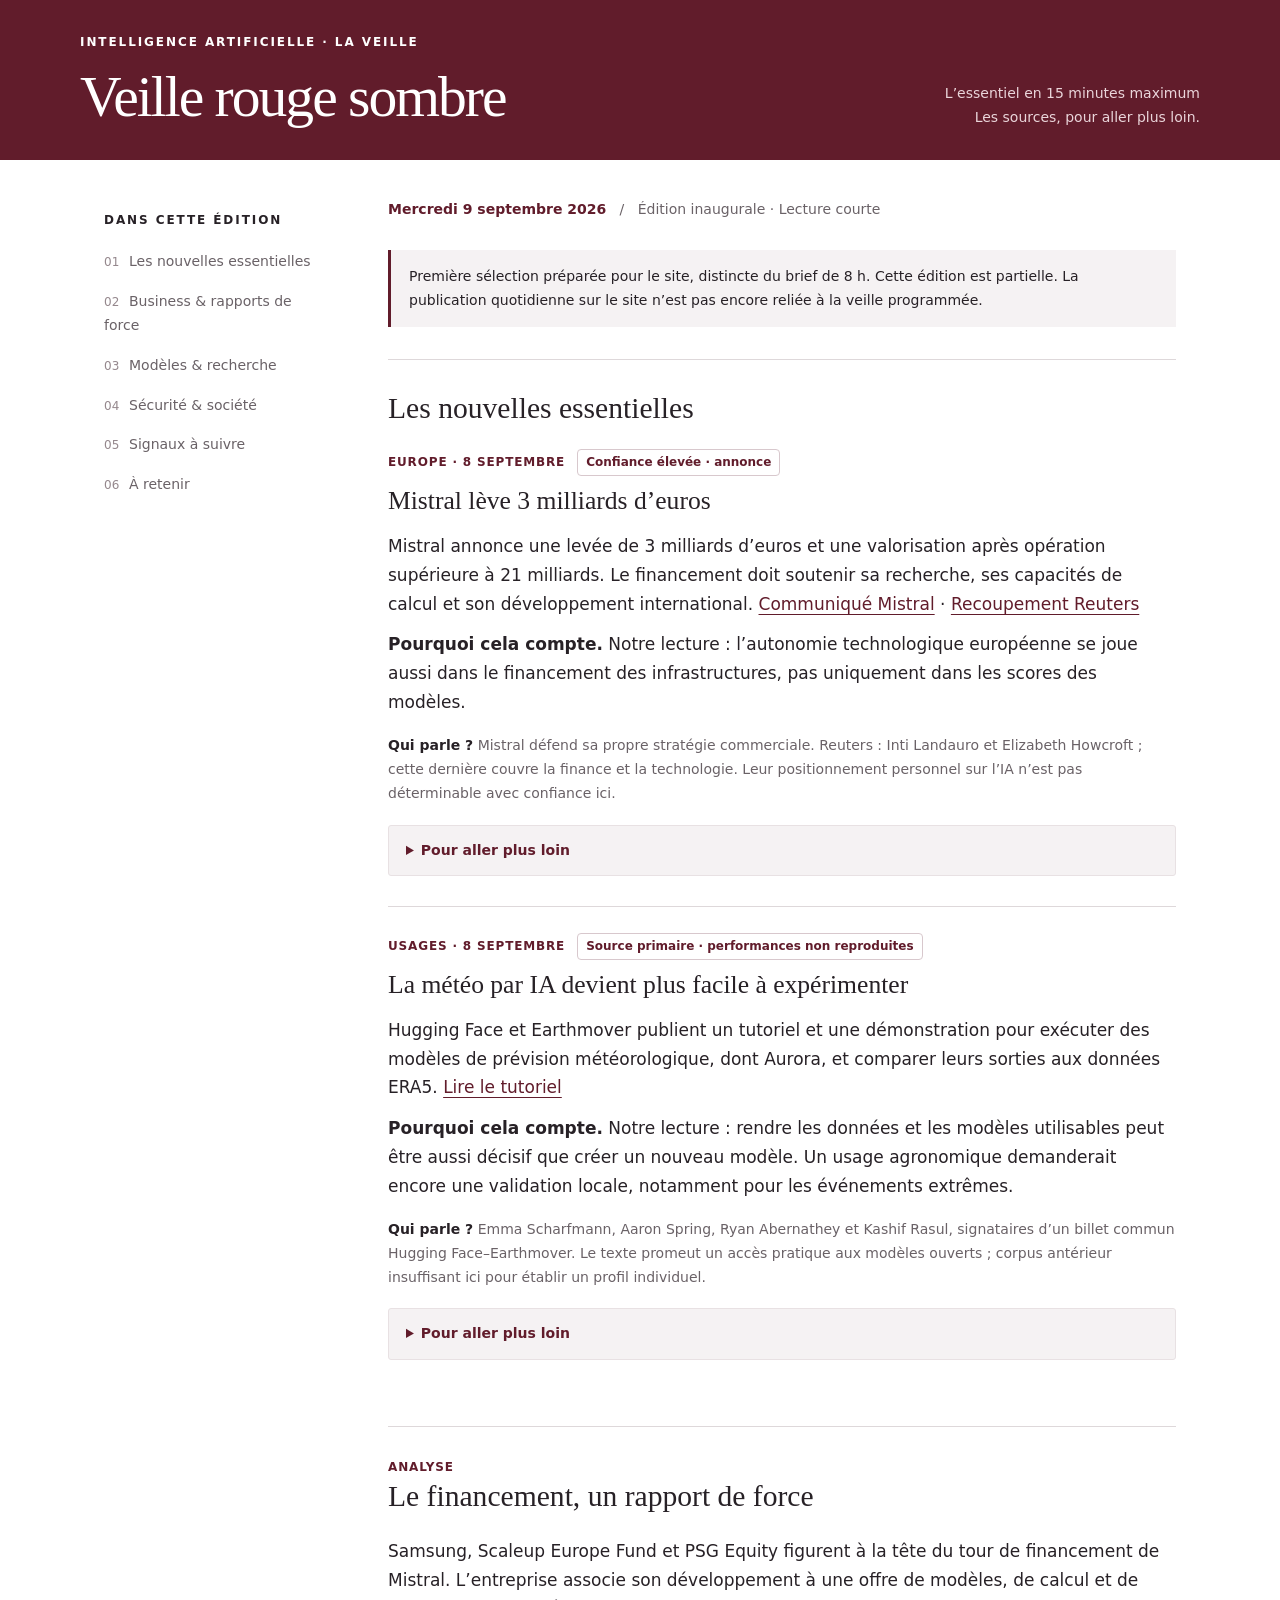
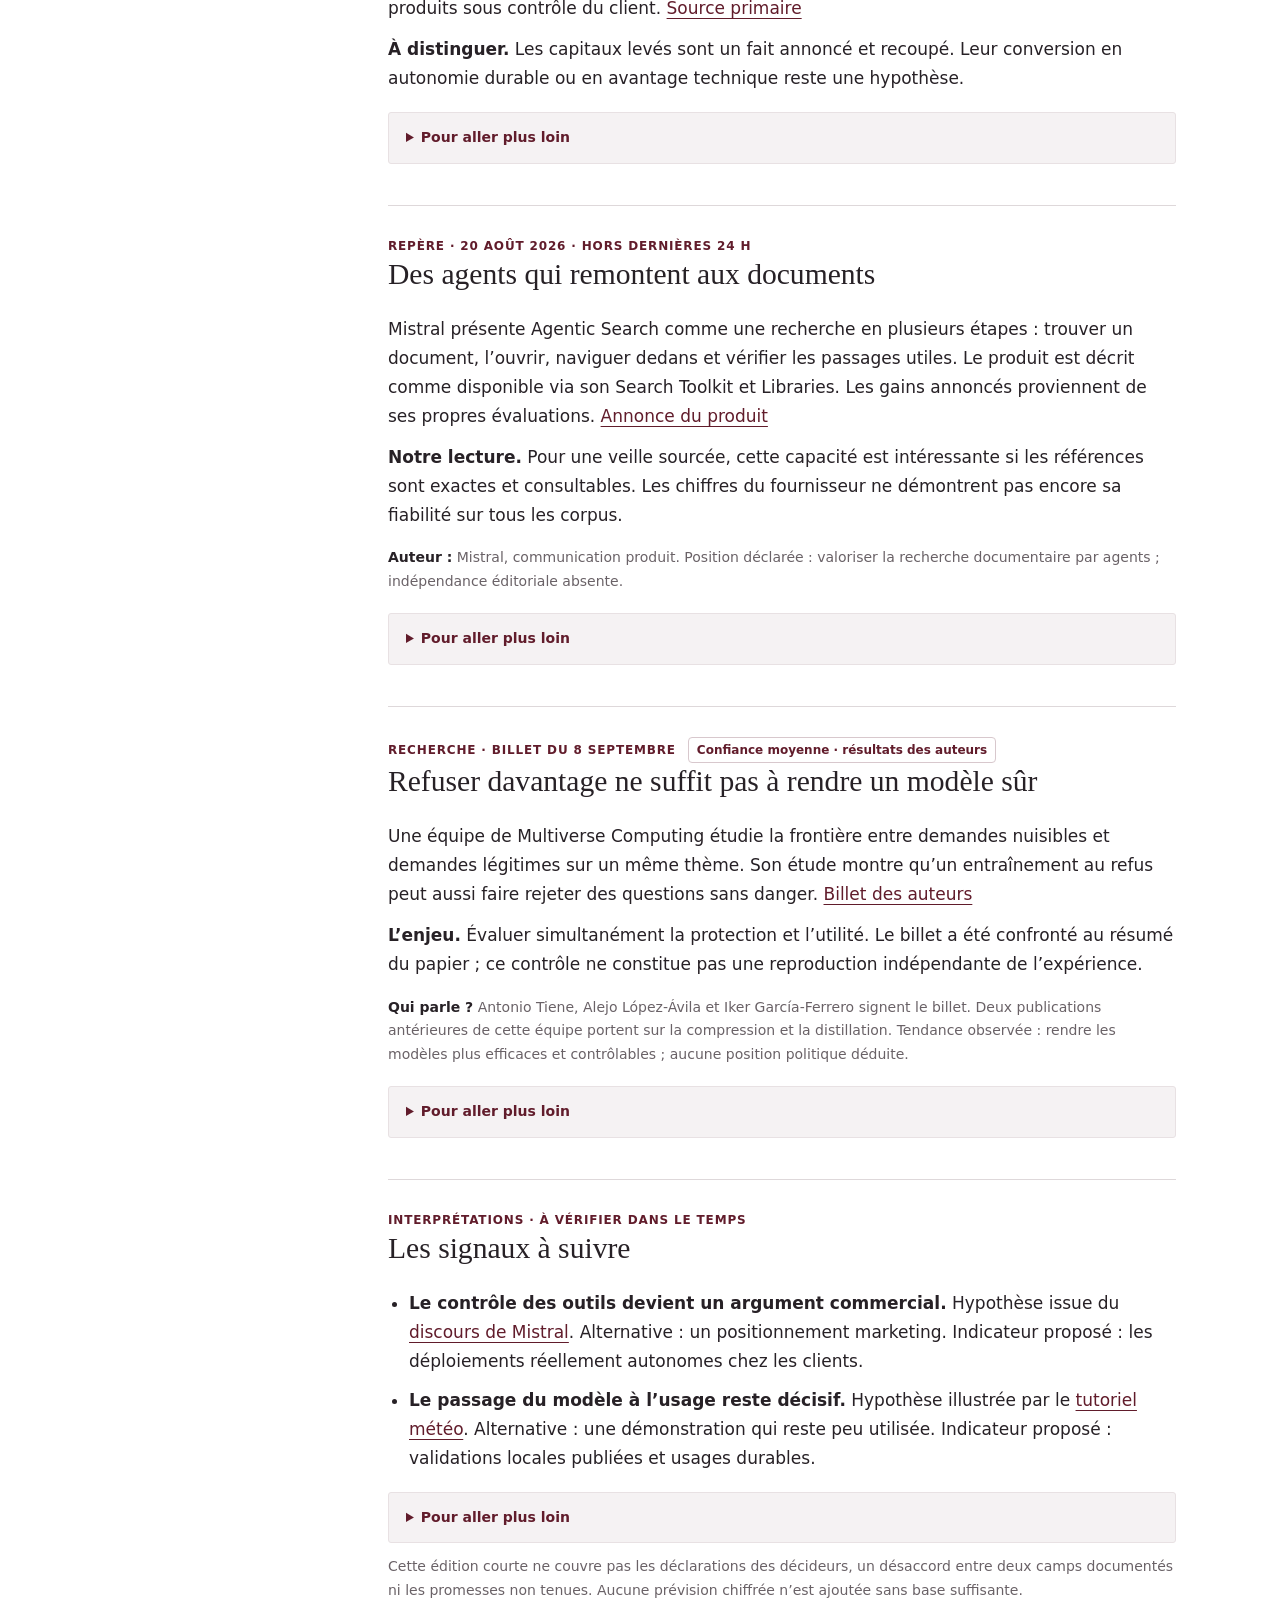
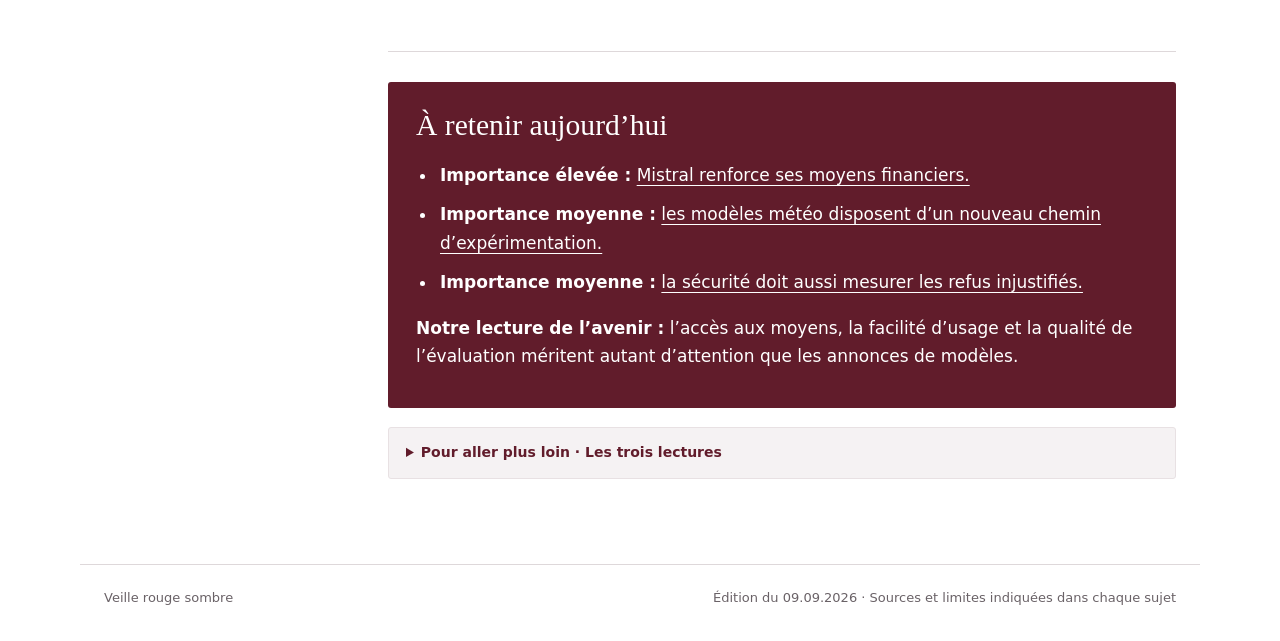
==== veille-rouge-sombre/index.html @ 2986973e "Add Veille rouge sombre AI briefing site" ====
<!doctype html>
<html lang="fr"><head><meta charset="utf-8"><meta name="viewport" content="width=device-width,initial-scale=1"><meta name="theme-color" content="#611c2b"><meta name="description" content="Veille rouge sombre : l’essentiel de l’IA, des sources directes et des lectures pour aller plus loin."><title>Veille rouge sombre — Veille IA</title><link rel="icon" href="data:image/svg+xml,%3Csvg xmlns='http://www.w3.org/2000/svg' viewBox='0 0 64 64'%3E%3Crect width='64' height='64' rx='12' fill='%23611c2b'/%3E%3Ctext x='12' y='46' font-size='42' font-family='Georgia' fill='white'%3Ev%3C/text%3E%3C/svg%3E"><style>
:root{color-scheme:light;--red:#611c2b;--ink:#272126;--muted:#6a6267;--line:#ded8da;--paper:#fff;--soft:#f5f2f3}*{box-sizing:border-box}html{scroll-behavior:smooth;scroll-padding-top:2rem}body{margin:0;background:var(--paper);color:var(--ink);font:17px/1.7 system-ui,-apple-system,BlinkMacSystemFont,"Segoe UI",sans-serif}a{color:var(--red);text-underline-offset:4px}a:hover{color:#a32c46}a:focus-visible,summary:focus-visible{outline:3px solid #b84761;outline-offset:5px}.skip{position:absolute;top:-100px}.skip:focus{top:8px;background:white;padding:12px;z-index:3}header{background:var(--red);color:white;padding:32px max(24px,calc((100vw - 1120px)/2)) 30px}.eyebrow{text-transform:uppercase;letter-spacing:.16em;font-size:12px;font-weight:650}.masthead{display:flex;align-items:end;justify-content:space-between;gap:24px}h1{font:normal clamp(2.15rem,4.5vw,3.6rem)/1.14 Georgia,serif;margin:12px 0 0;letter-spacing:-.035em}.header-note{font-size:14px;color:#ead5da;text-align:right;margin:0;white-space:nowrap}.layout{max-width:1120px;margin:auto;display:grid;grid-template-columns:220px minmax(0,1fr);gap:64px;padding:38px 24px 70px}aside{align-self:start;position:sticky;top:28px}nav a{display:block;color:var(--muted);font-size:14px;text-decoration:none;padding:8px 0}nav a:hover{color:var(--red)}nav span{font-size:12px;display:inline-block;width:25px;color:#95888d}.edition{font-size:14px;margin:0 0 28px;color:var(--muted)}.edition strong{color:var(--red)}.notice{padding:15px 18px;background:var(--soft);border-left:3px solid var(--red);font-size:14px;margin-bottom:32px}.section{border-top:1px solid var(--line);padding:30px 0 10px;margin-top:26px}.section:first-of-type{margin-top:0}h2{font:normal 1.85rem/1.25 Georgia,serif;margin:0 0 22px}h3{font:normal 1.6rem/1.25 Georgia,serif;margin:9px 0 15px}p{margin:12px 0}.kicker{font-size:12px;text-transform:uppercase;letter-spacing:.07em;color:var(--red);font-weight:650}.topic{border-bottom:1px solid var(--line);padding:0 0 25px;margin-bottom:26px}.topic:last-child{border-bottom:0;margin-bottom:0}.source{font-size:14px}.badge{display:inline-block;font-size:12px;padding:2px 8px;border:1px solid #d8c8cd;border-radius:4px;letter-spacing:0;text-transform:none;color:var(--red);margin-left:7px}.author{font-size:14px;color:var(--muted);margin-top:17px}.author strong{color:var(--ink)}details{background:var(--soft);margin:19px 0 5px;border:1px solid #e8e1e3;border-radius:3px}summary{cursor:pointer;padding:13px 17px;font-size:14px;color:var(--red);font-weight:600}details .inside{padding:0 18px 15px;font-size:15px}ul{padding-left:21px}li{margin:10px 0}.takeaway{background:var(--red);color:white;padding:25px 28px;border-radius:3px}.takeaway h2{margin-bottom:16px}.takeaway a{color:#fff}.takeaway li{padding-left:3px}.small{font-size:14px;color:var(--muted)}footer{max-width:1120px;margin:auto;border-top:1px solid var(--line);padding:22px 24px 32px;display:flex;justify-content:space-between;gap:20px;font-size:13px;color:var(--muted)}main{min-width:0}p,a{overflow-wrap:anywhere}@media(max-width:800px){.layout{display:block;padding-top:25px}aside{position:static;border-bottom:1px solid var(--line);padding-bottom:18px;margin-bottom:24px}nav{display:flex;gap:8px 20px;flex-wrap:wrap}nav a{padding:0}nav span{display:none}aside .eyebrow{display:none}.masthead{display:block}.header-note{text-align:left;margin-top:18px;white-space:normal}h2{font-size:1.65rem}footer{display:block}}@media(prefers-reduced-motion:reduce){html{scroll-behavior:auto}}@media print{aside,.skip{display:none}.layout{display:block}header,.takeaway{background:white;color:black}header{border-bottom:3px solid var(--red)}.header-note{color:#555}details{break-inside:avoid}a{color:inherit}}
</style></head><body><a class="skip" href="#contenu">Aller à la veille</a><header><div class="eyebrow">Intelligence artificielle · La veille</div><div class="masthead"><h1>Veille rouge sombre</h1><p class="header-note">L’essentiel en 15 minutes maximum<br>Les sources, pour aller plus loin.</p></div></header><div class="layout"><aside><p class="eyebrow">Dans cette édition</p><nav aria-label="Sommaire"><a href="#essentiel"><span>01</span>Les nouvelles essentielles</a><a href="#business"><span>02</span>Business & rapports de force</a><a href="#recherche"><span>03</span>Modèles & recherche</a><a href="#securite"><span>04</span>Sécurité & société</a><a href="#signaux"><span>05</span>Signaux à suivre</a><a href="#retenir"><span>06</span>À retenir</a></nav></aside><main id="contenu"><p class="edition"><strong>Mercredi 9 septembre 2026</strong> &nbsp; / &nbsp; Édition inaugurale · Lecture courte</p><div class="notice">Première sélection préparée pour le site, distincte du brief de 8 h. Cette édition est partielle. La publication quotidienne sur le site n’est pas encore reliée à la veille programmée.</div>
<section class="section" id="essentiel"><h2>Les nouvelles essentielles</h2><article class="topic"><div class="kicker">Europe · 8 septembre <span class="badge">Confiance élevée · annonce</span></div><h3>Mistral lève 3 milliards d’euros</h3><p>Mistral annonce une levée de 3 milliards d’euros et une valorisation après opération supérieure à 21 milliards. Le financement doit soutenir sa recherche, ses capacités de calcul et son développement international. <a href="https://mistral.ai/news/mistral-makes-sovereign-open-weight-ai-to-frontier/">Communiqué Mistral</a> · <a href="https://www.reuters.com/world/europe/french-ai-company-mistral-hits-24-billion-valuation-funding-round-2026-09-08/">Recoupement Reuters</a></p><p><strong>Pourquoi cela compte.</strong> Notre lecture : l’autonomie technologique européenne se joue aussi dans le financement des infrastructures, pas uniquement dans les scores des modèles.</p><p class="author"><strong>Qui parle ?</strong> Mistral défend sa propre stratégie commerciale. Reuters : Inti Landauro et Elizabeth Howcroft ; cette dernière couvre la finance et la technologie. Leur positionnement personnel sur l’IA n’est pas déterminable avec confiance ici.</p><details><summary>Pour aller plus loin</summary><div class="inside"><p><a href="https://mistral.ai/news/mistral-makes-sovereign-open-weight-ai-to-frontier/">La stratégie présentée par Mistral</a> — ses objectifs, les investisseurs et sa définition de la souveraineté.</p><p><a href="https://www.ft.com/content/adbf5262-c4d5-4312-a9b8-4d3cf30c9e00">Le Financial Times sur cette levée</a> — une autre couverture du financement ; accès payant, texte intégral non vérifié ici.</p></div></details></article>
<article class="topic"><div class="kicker">Usages · 8 septembre <span class="badge">Source primaire · performances non reproduites</span></div><h3>La météo par IA devient plus facile à expérimenter</h3><p>Hugging Face et Earthmover publient un tutoriel et une démonstration pour exécuter des modèles de prévision météorologique, dont Aurora, et comparer leurs sorties aux données ERA5. <a href="https://huggingface.co/blog/hugging-science/earthmover-hf">Lire le tutoriel</a></p><p><strong>Pourquoi cela compte.</strong> Notre lecture : rendre les données et les modèles utilisables peut être aussi décisif que créer un nouveau modèle. Un usage agronomique demanderait encore une validation locale, notamment pour les événements extrêmes.</p><p class="author"><strong>Qui parle ?</strong> Emma Scharfmann, Aaron Spring, Ryan Abernathey et Kashif Rasul, signataires d’un billet commun Hugging Face–Earthmover. Le texte promeut un accès pratique aux modèles ouverts ; corpus antérieur insuffisant ici pour établir un profil individuel.</p><details><summary>Pour aller plus loin</summary><div class="inside"><p><a href="https://huggingface.co/spaces/hugging-science/ai-weather-models-with-earthmover-data">La démonstration et son code</a> — examiner le fonctionnement concret ; présence vérifiée, exécution non testée.</p><p><a href="https://doi.org/10.1038/s41586-025-09005-y">La publication scientifique sur Aurora</a> — approfondissement indiqué dans le tutoriel, distinct de la nouveauté du 8 septembre.</p></div></details></article></section>
<section class="section" id="business"><div class="kicker">Analyse</div><h2>Le financement, un rapport de force</h2><p>Samsung, Scaleup Europe Fund et PSG Equity figurent à la tête du tour de financement de Mistral. L’entreprise associe son développement à une offre de modèles, de calcul et de produits sous contrôle du client. <a href="https://mistral.ai/news/mistral-makes-sovereign-open-weight-ai-to-frontier/">Source primaire</a></p><p><strong>À distinguer.</strong> Les capitaux levés sont un fait annoncé et recoupé. Leur conversion en autonomie durable ou en avantage technique reste une hypothèse.</p><details><summary>Pour aller plus loin</summary><div class="inside"><p><a href="https://www.reuters.com/world/europe/french-ai-company-mistral-hits-24-billion-valuation-funding-round-2026-09-08/">L’entretien avec la direction financière dans Reuters</a> — remettre les objectifs commerciaux et le financement dans leur contexte.</p></div></details></section>
<section class="section" id="recherche"><div class="kicker">Repère · 20 août 2026 · Hors dernières 24 h</div><h2>Des agents qui remontent aux documents</h2><p>Mistral présente Agentic Search comme une recherche en plusieurs étapes : trouver un document, l’ouvrir, naviguer dedans et vérifier les passages utiles. Le produit est décrit comme disponible via son Search Toolkit et Libraries. Les gains annoncés proviennent de ses propres évaluations. <a href="https://mistral.ai/news/agentic-search/">Annonce du produit</a></p><p><strong>Notre lecture.</strong> Pour une veille sourcée, cette capacité est intéressante si les références sont exactes et consultables. Les chiffres du fournisseur ne démontrent pas encore sa fiabilité sur tous les corpus.</p><p class="author"><strong>Auteur :</strong> Mistral, communication produit. Position déclarée : valoriser la recherche documentaire par agents ; indépendance éditoriale absente.</p><details><summary>Pour aller plus loin</summary><div class="inside"><p><a href="https://mistral.ai/news/agentic-search/">Méthode et cas d’usage</a> — examiner les tâches évaluées et les limites du comparatif avant de généraliser.</p></div></details></section>
<section class="section" id="securite"><div class="kicker">Recherche · Billet du 8 septembre <span class="badge">Confiance moyenne · résultats des auteurs</span></div><h2>Refuser davantage ne suffit pas à rendre un modèle sûr</h2><p>Une équipe de Multiverse Computing étudie la frontière entre demandes nuisibles et demandes légitimes sur un même thème. Son étude montre qu’un entraînement au refus peut aussi faire rejeter des questions sans danger. <a href="https://huggingface.co/blog/MultiverseComputingCAI/safety-for-whom">Billet des auteurs</a></p><p><strong>L’enjeu.</strong> Évaluer simultanément la protection et l’utilité. Le billet a été confronté au résumé du papier ; ce contrôle ne constitue pas une reproduction indépendante de l’expérience.</p><p class="author"><strong>Qui parle ?</strong> Antonio Tiene, Alejo López-Ávila et Iker García-Ferrero signent le billet. Deux publications antérieures de cette équipe portent sur la compression et la distillation. Tendance observée : rendre les modèles plus efficaces et contrôlables ; aucune position politique déduite.</p><details><summary>Pour aller plus loin</summary><div class="inside"><p><a href="https://huggingface.co/papers/2609.04482">Le papier et son résumé</a> — retrouver le protocole et les compromis mesurés.</p><p><a href="https://huggingface.co/blog/MultiverseComputingCAI/quantization-aware-healing">Compression des modèles, 25 août</a> et <a href="https://huggingface.co/blog/MultiverseComputingCAI/efficient-knowledge-distillation">distillation, 10 août</a> — situer les thèmes récurrents de l’équipe.</p></div></details></section>
<section class="section" id="signaux"><div class="kicker">Interprétations · À vérifier dans le temps</div><h2>Les signaux à suivre</h2><ul><li><strong>Le contrôle des outils devient un argument commercial.</strong> Hypothèse issue du <a href="https://mistral.ai/news/mistral-makes-sovereign-open-weight-ai-to-frontier/">discours de Mistral</a>. Alternative : un positionnement marketing. Indicateur proposé : les déploiements réellement autonomes chez les clients.</li><li><strong>Le passage du modèle à l’usage reste décisif.</strong> Hypothèse illustrée par le <a href="https://huggingface.co/blog/hugging-science/earthmover-hf">tutoriel météo</a>. Alternative : une démonstration qui reste peu utilisée. Indicateur proposé : validations locales publiées et usages durables.</li></ul><details><summary>Pour aller plus loin</summary><div class="inside"><p><a href="https://huggingface.co/papers/2609.04482">Examiner aussi l’utilité dans les évaluations de sécurité</a> — un troisième axe à suivre, sans confondre résultats de laboratoire et fonctionnement réel.</p></div></details><p class="small">Cette édition courte ne couvre pas les déclarations des décideurs, un désaccord entre deux camps documentés ni les promesses non tenues. Aucune prévision chiffrée n’est ajoutée sans base suffisante.</p></section>
<section class="section" id="retenir"><div class="takeaway"><h2>À retenir aujourd’hui</h2><ul><li><strong>Importance élevée :</strong> <a href="https://mistral.ai/news/mistral-makes-sovereign-open-weight-ai-to-frontier/">Mistral renforce ses moyens financiers.</a></li><li><strong>Importance moyenne :</strong> <a href="https://huggingface.co/blog/hugging-science/earthmover-hf">les modèles météo disposent d’un nouveau chemin d’expérimentation.</a></li><li><strong>Importance moyenne :</strong> <a href="https://huggingface.co/papers/2609.04482">la sécurité doit aussi mesurer les refus injustifiés.</a></li></ul><p><strong>Notre lecture de l’avenir :</strong> l’accès aux moyens, la facilité d’usage et la qualité de l’évaluation méritent autant d’attention que les annonces de modèles.</p></div><details><summary>Pour aller plus loin · Les trois lectures</summary><div class="inside"><p><a href="https://www.reuters.com/world/europe/french-ai-company-mistral-hits-24-billion-valuation-funding-round-2026-09-08/">Reuters : le financement</a> · comprendre les moyens.</p><p><a href="https://huggingface.co/blog/hugging-science/earthmover-hf">Hugging Face : la météo</a> · examiner un usage.</p><p><a href="https://huggingface.co/papers/2609.04482">Multiverse Computing : les refus</a> · interroger la mesure.</p></div></details></section></main></div><footer><span>Veille rouge sombre</span><span>Édition du 09.09.2026 · Sources et limites indiquées dans chaque sujet</span></footer></body></html>
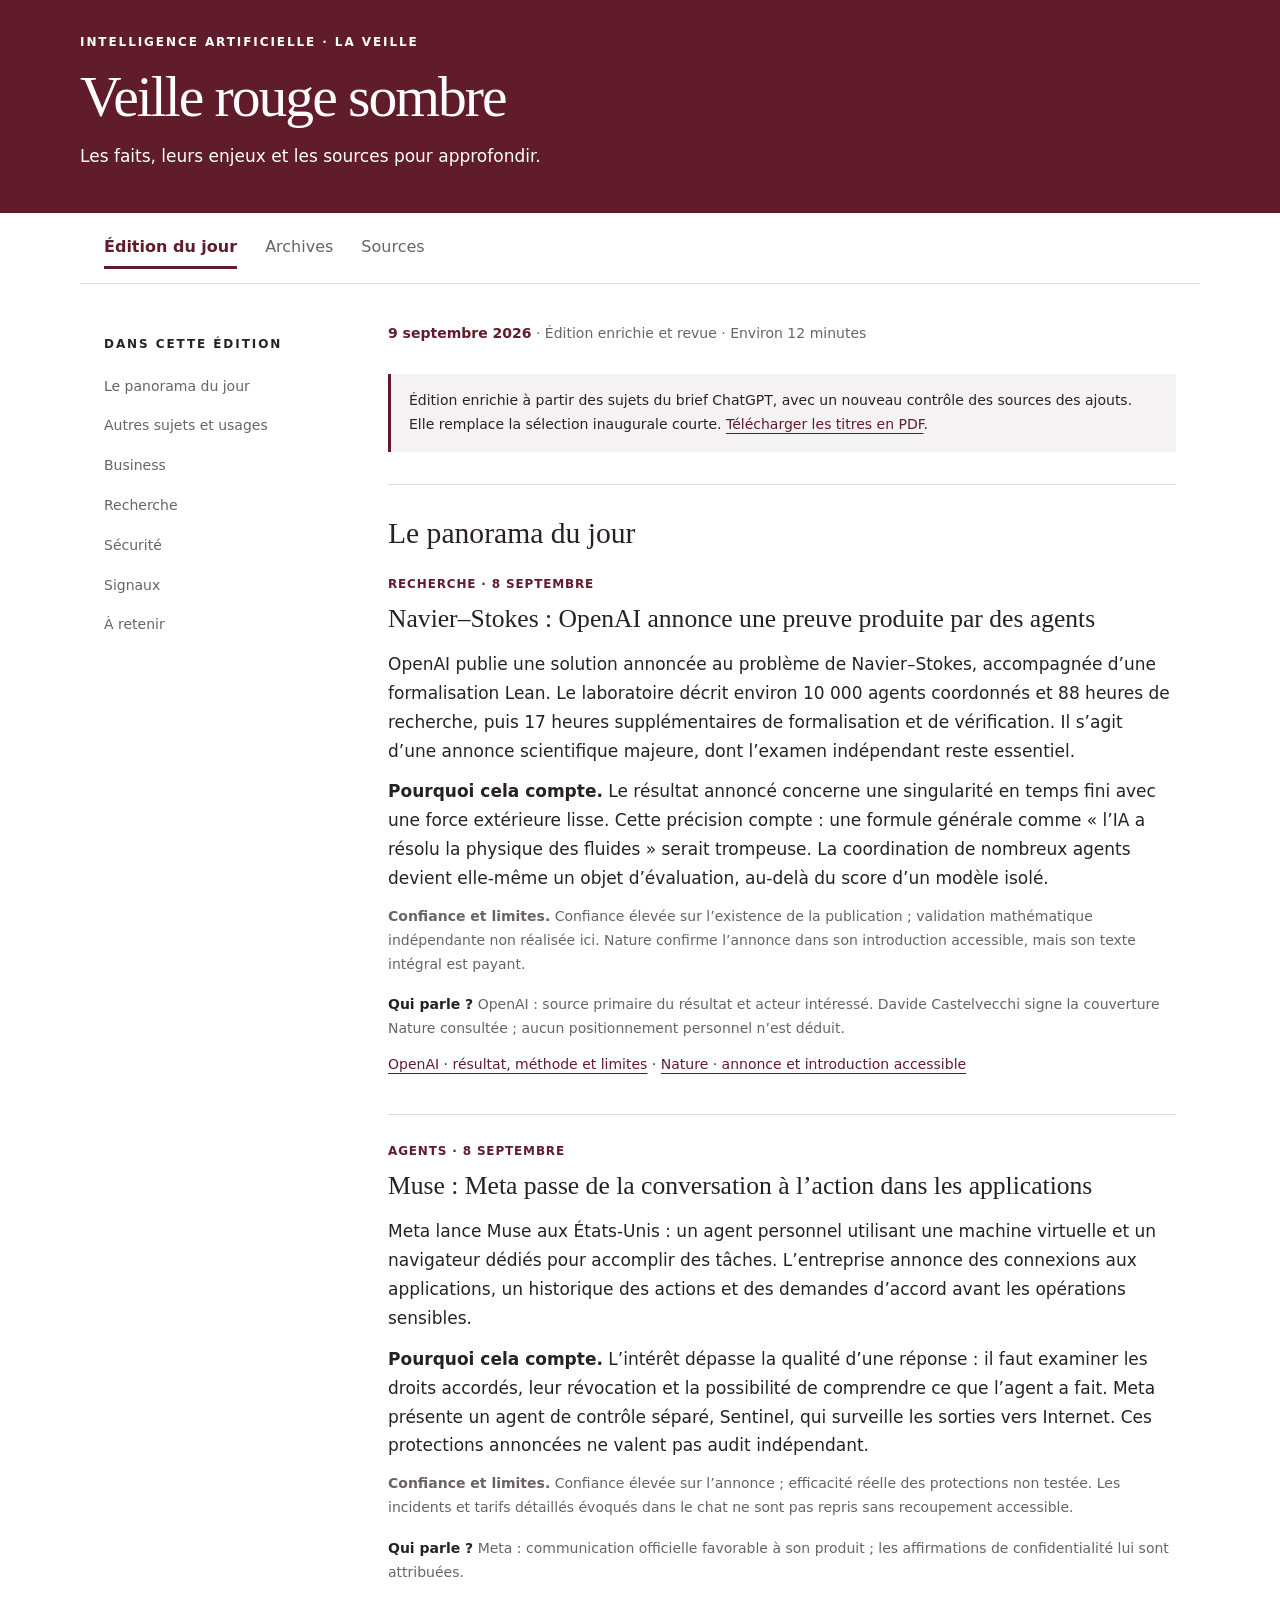
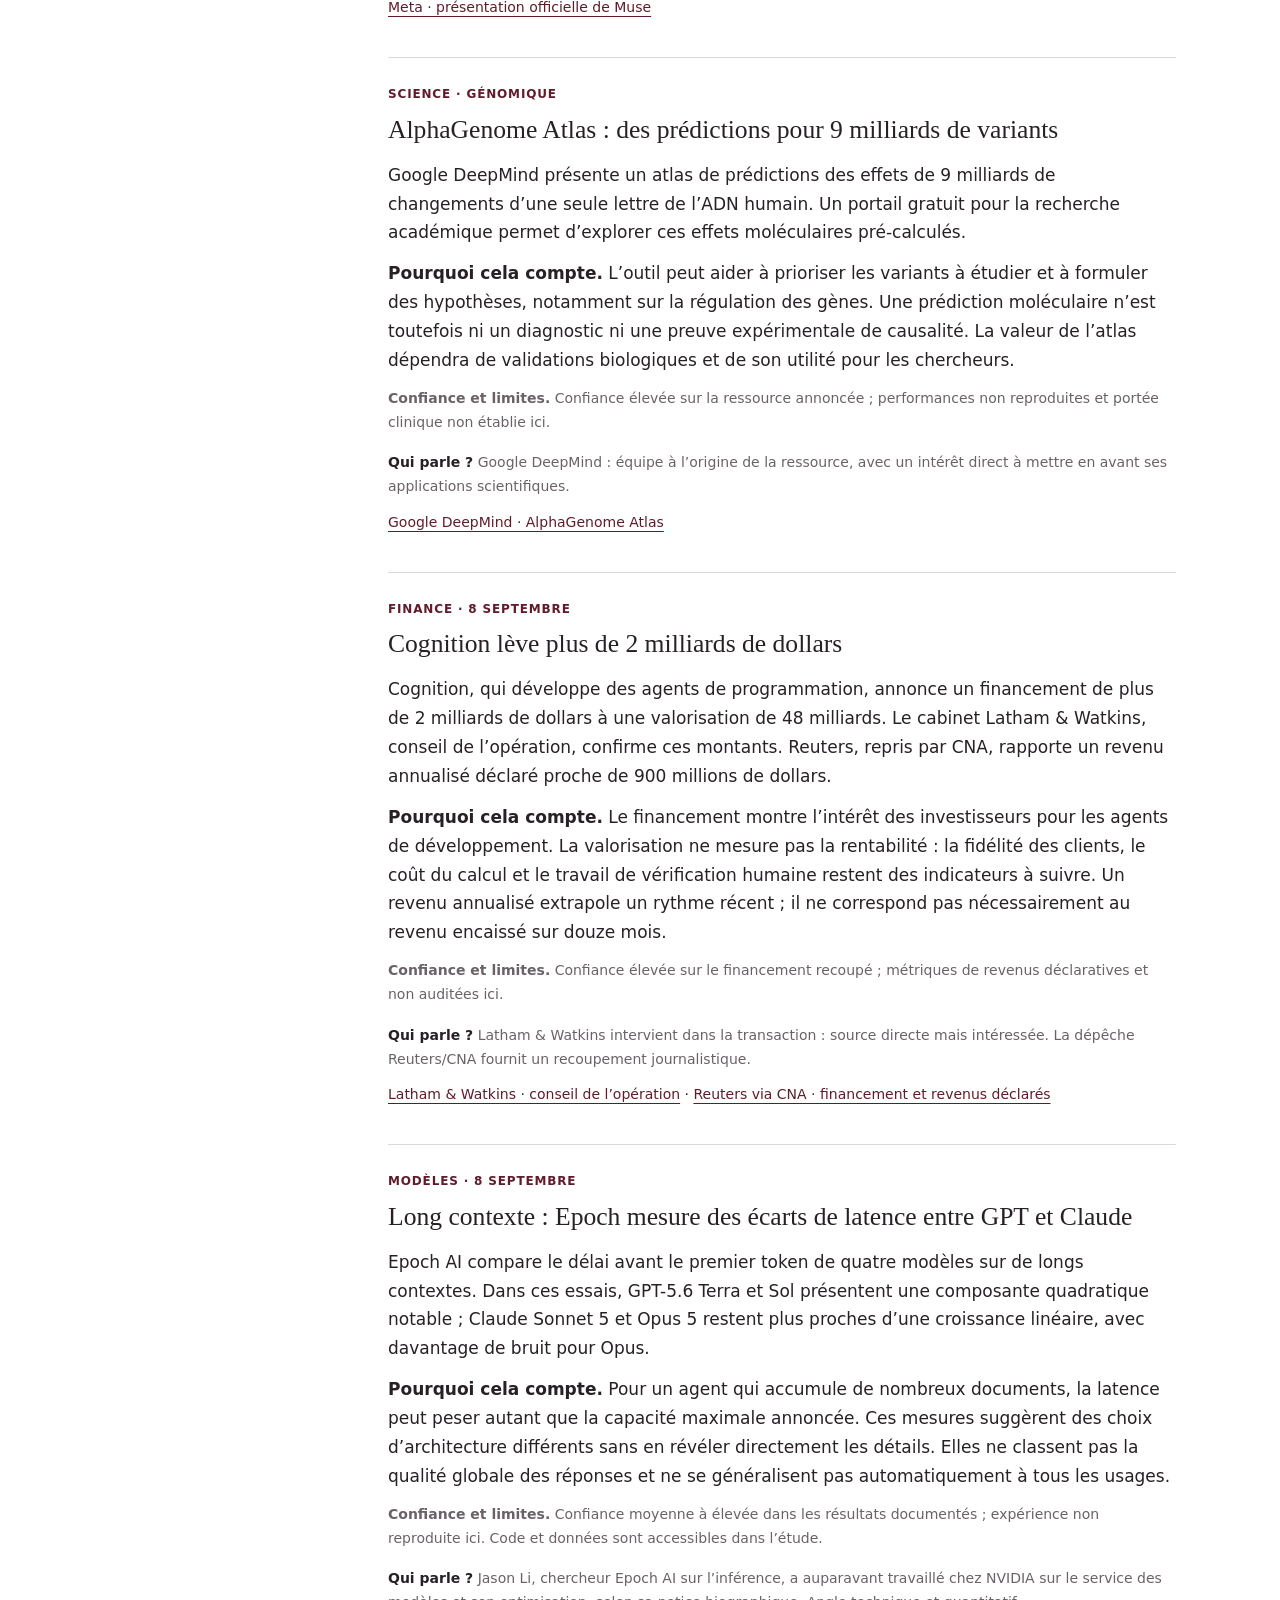
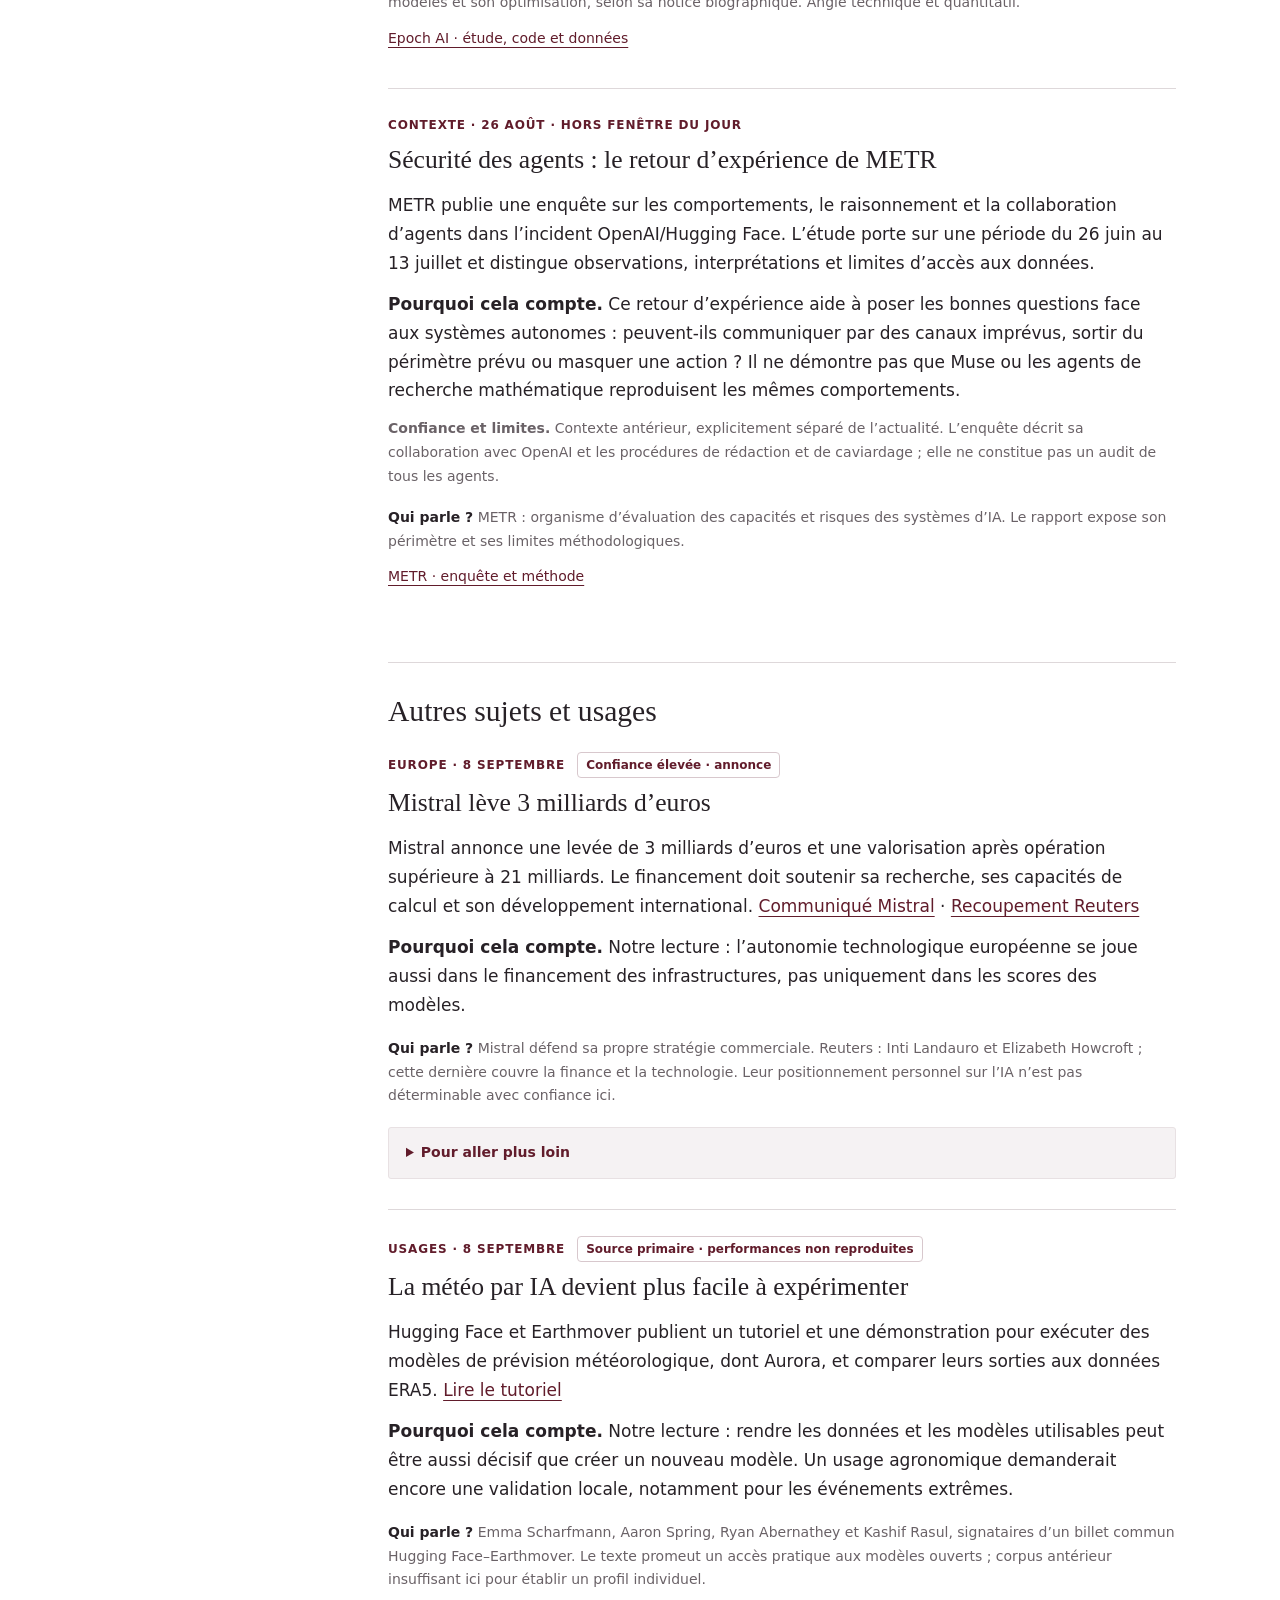
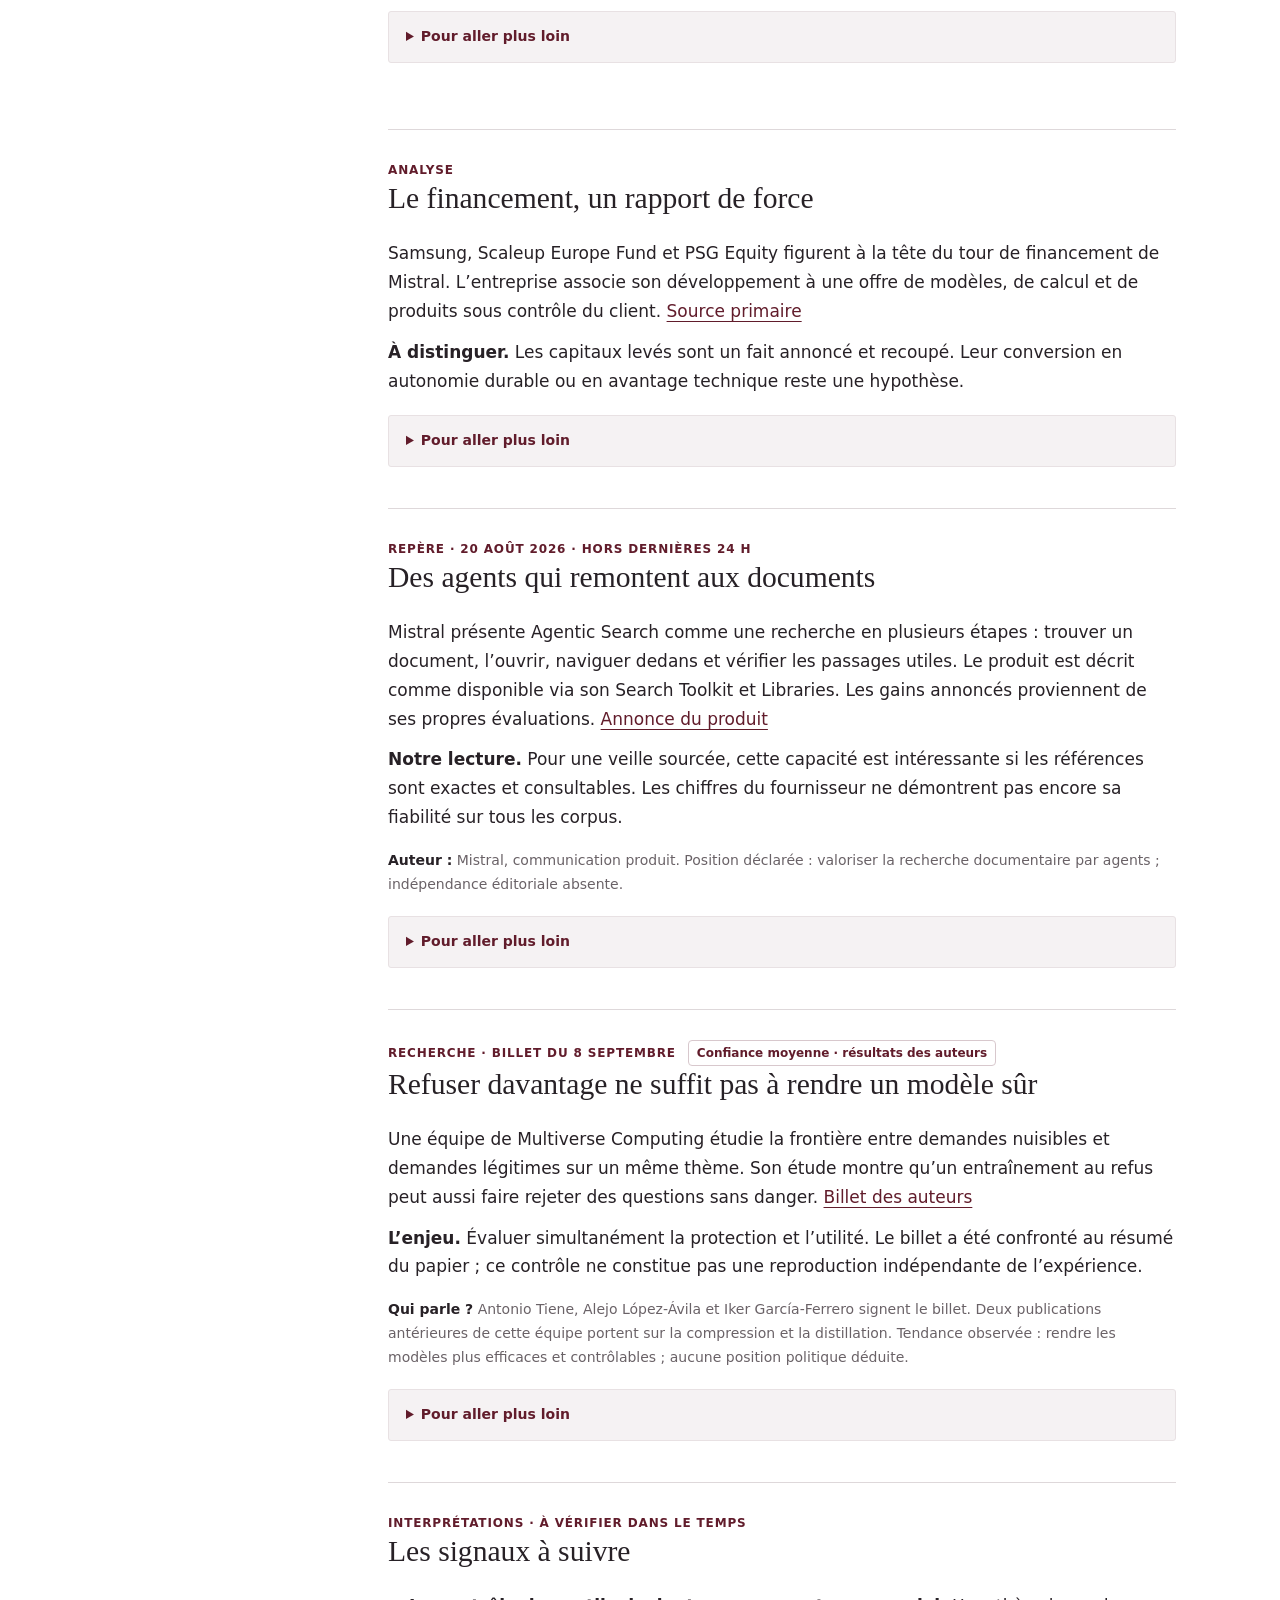
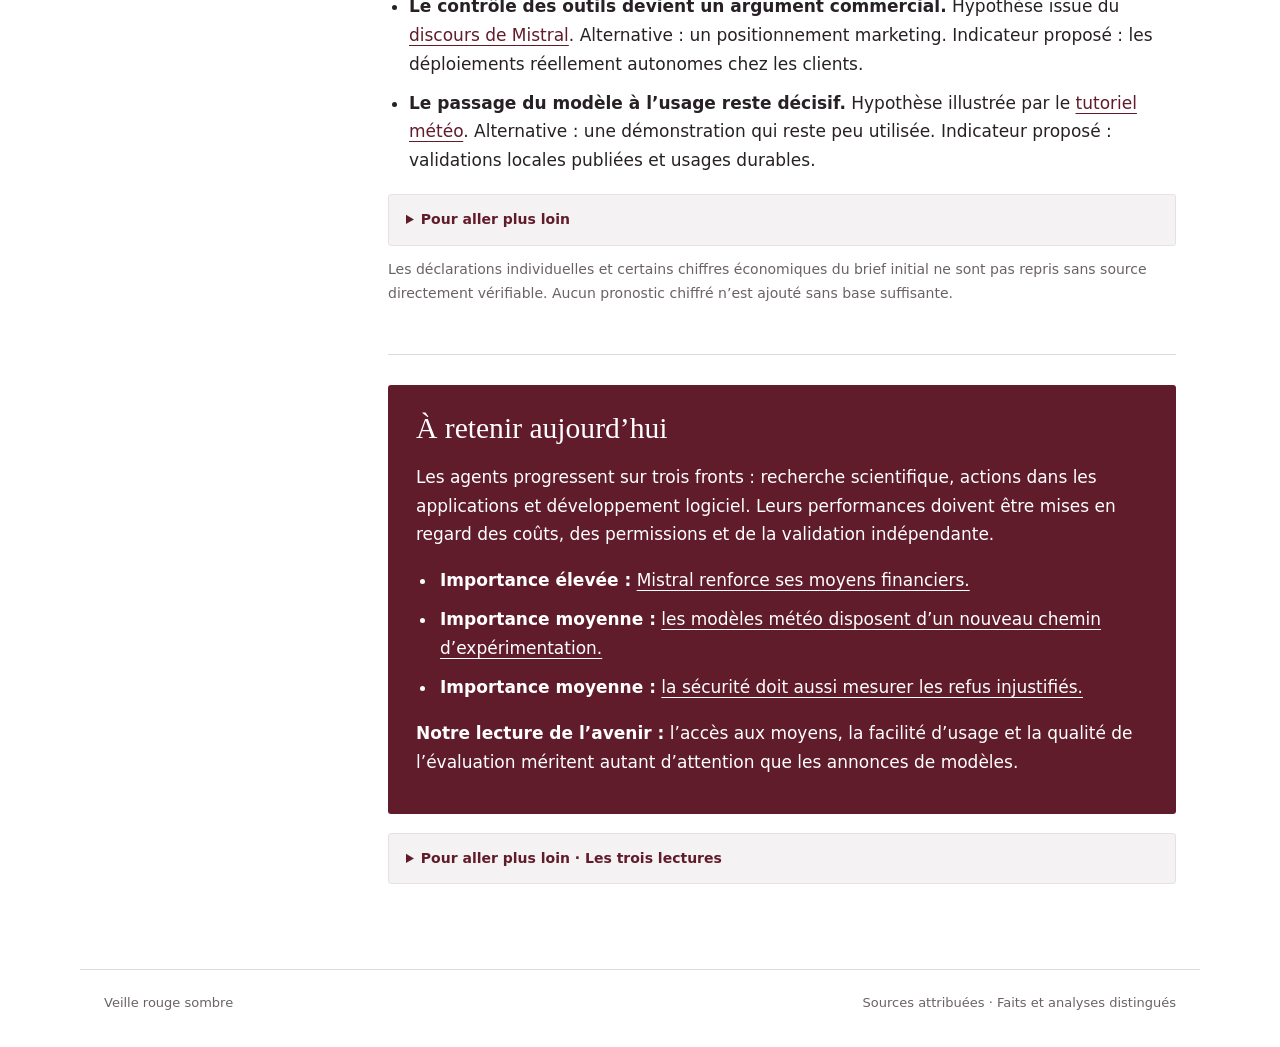
==== commit 74abd361: "Enrichir la veille et ajouter navigation Archives et Sources" ====
--- a/veille-rouge-sombre/index.html
+++ b/veille-rouge-sombre/index.html
@@ -1,11 +1,11 @@
-<!doctype html>
-<html lang="fr"><head><meta charset="utf-8"><meta name="viewport" content="width=device-width,initial-scale=1"><meta name="theme-color" content="#611c2b"><meta name="description" content="Veille rouge sombre : l’essentiel de l’IA, des sources directes et des lectures pour aller plus loin."><title>Veille rouge sombre — Veille IA</title><link rel="icon" href="data:image/svg+xml,%3Csvg xmlns='http://www.w3.org/2000/svg' viewBox='0 0 64 64'%3E%3Crect width='64' height='64' rx='12' fill='%23611c2b'/%3E%3Ctext x='12' y='46' font-size='42' font-family='Georgia' fill='white'%3Ev%3C/text%3E%3C/svg%3E"><style>
+<!doctype html><html lang="fr"><head><meta charset="utf-8"><meta name="viewport" content="width=device-width,initial-scale=1"><title>Édition du 9 septembre 2026 · Veille rouge sombre</title><style>
 :root{color-scheme:light;--red:#611c2b;--ink:#272126;--muted:#6a6267;--line:#ded8da;--paper:#fff;--soft:#f5f2f3}*{box-sizing:border-box}html{scroll-behavior:smooth;scroll-padding-top:2rem}body{margin:0;background:var(--paper);color:var(--ink);font:17px/1.7 system-ui,-apple-system,BlinkMacSystemFont,"Segoe UI",sans-serif}a{color:var(--red);text-underline-offset:4px}a:hover{color:#a32c46}a:focus-visible,summary:focus-visible{outline:3px solid #b84761;outline-offset:5px}.skip{position:absolute;top:-100px}.skip:focus{top:8px;background:white;padding:12px;z-index:3}header{background:var(--red);color:white;padding:32px max(24px,calc((100vw - 1120px)/2)) 30px}.eyebrow{text-transform:uppercase;letter-spacing:.16em;font-size:12px;font-weight:650}.masthead{display:flex;align-items:end;justify-content:space-between;gap:24px}h1{font:normal clamp(2.15rem,4.5vw,3.6rem)/1.14 Georgia,serif;margin:12px 0 0;letter-spacing:-.035em}.header-note{font-size:14px;color:#ead5da;text-align:right;margin:0;white-space:nowrap}.layout{max-width:1120px;margin:auto;display:grid;grid-template-columns:220px minmax(0,1fr);gap:64px;padding:38px 24px 70px}aside{align-self:start;position:sticky;top:28px}nav a{display:block;color:var(--muted);font-size:14px;text-decoration:none;padding:8px 0}nav a:hover{color:var(--red)}nav span{font-size:12px;display:inline-block;width:25px;color:#95888d}.edition{font-size:14px;margin:0 0 28px;color:var(--muted)}.edition strong{color:var(--red)}.notice{padding:15px 18px;background:var(--soft);border-left:3px solid var(--red);font-size:14px;margin-bottom:32px}.section{border-top:1px solid var(--line);padding:30px 0 10px;margin-top:26px}.section:first-of-type{margin-top:0}h2{font:normal 1.85rem/1.25 Georgia,serif;margin:0 0 22px}h3{font:normal 1.6rem/1.25 Georgia,serif;margin:9px 0 15px}p{margin:12px 0}.kicker{font-size:12px;text-transform:uppercase;letter-spacing:.07em;color:var(--red);font-weight:650}.topic{border-bottom:1px solid var(--line);padding:0 0 25px;margin-bottom:26px}.topic:last-child{border-bottom:0;margin-bottom:0}.source{font-size:14px}.badge{display:inline-block;font-size:12px;padding:2px 8px;border:1px solid #d8c8cd;border-radius:4px;letter-spacing:0;text-transform:none;color:var(--red);margin-left:7px}.author{font-size:14px;color:var(--muted);margin-top:17px}.author strong{color:var(--ink)}details{background:var(--soft);margin:19px 0 5px;border:1px solid #e8e1e3;border-radius:3px}summary{cursor:pointer;padding:13px 17px;font-size:14px;color:var(--red);font-weight:600}details .inside{padding:0 18px 15px;font-size:15px}ul{padding-left:21px}li{margin:10px 0}.takeaway{background:var(--red);color:white;padding:25px 28px;border-radius:3px}.takeaway h2{margin-bottom:16px}.takeaway a{color:#fff}.takeaway li{padding-left:3px}.small{font-size:14px;color:var(--muted)}footer{max-width:1120px;margin:auto;border-top:1px solid var(--line);padding:22px 24px 32px;display:flex;justify-content:space-between;gap:20px;font-size:13px;color:var(--muted)}main{min-width:0}p,a{overflow-wrap:anywhere}@media(max-width:800px){.layout{display:block;padding-top:25px}aside{position:static;border-bottom:1px solid var(--line);padding-bottom:18px;margin-bottom:24px}nav{display:flex;gap:8px 20px;flex-wrap:wrap}nav a{padding:0}nav span{display:none}aside .eyebrow{display:none}.masthead{display:block}.header-note{text-align:left;margin-top:18px;white-space:normal}h2{font-size:1.65rem}footer{display:block}}@media(prefers-reduced-motion:reduce){html{scroll-behavior:auto}}@media print{aside,.skip{display:none}.layout{display:block}header,.takeaway{background:white;color:black}header{border-bottom:3px solid var(--red)}.header-note{color:#555}details{break-inside:avoid}a{color:inherit}}
-</style></head><body><a class="skip" href="#contenu">Aller à la veille</a><header><div class="eyebrow">Intelligence artificielle · La veille</div><div class="masthead"><h1>Veille rouge sombre</h1><p class="header-note">L’essentiel en 15 minutes maximum<br>Les sources, pour aller plus loin.</p></div></header><div class="layout"><aside><p class="eyebrow">Dans cette édition</p><nav aria-label="Sommaire"><a href="#essentiel"><span>01</span>Les nouvelles essentielles</a><a href="#business"><span>02</span>Business & rapports de force</a><a href="#recherche"><span>03</span>Modèles & recherche</a><a href="#securite"><span>04</span>Sécurité & société</a><a href="#signaux"><span>05</span>Signaux à suivre</a><a href="#retenir"><span>06</span>À retenir</a></nav></aside><main id="contenu"><p class="edition"><strong>Mercredi 9 septembre 2026</strong> &nbsp; / &nbsp; Édition inaugurale · Lecture courte</p><div class="notice">Première sélection préparée pour le site, distincte du brief de 8 h. Cette édition est partielle. La publication quotidienne sur le site n’est pas encore reliée à la veille programmée.</div>
-<section class="section" id="essentiel"><h2>Les nouvelles essentielles</h2><article class="topic"><div class="kicker">Europe · 8 septembre <span class="badge">Confiance élevée · annonce</span></div><h3>Mistral lève 3 milliards d’euros</h3><p>Mistral annonce une levée de 3 milliards d’euros et une valorisation après opération supérieure à 21 milliards. Le financement doit soutenir sa recherche, ses capacités de calcul et son développement international. <a href="https://mistral.ai/news/mistral-makes-sovereign-open-weight-ai-to-frontier/">Communiqué Mistral</a> · <a href="https://www.reuters.com/world/europe/french-ai-company-mistral-hits-24-billion-valuation-funding-round-2026-09-08/">Recoupement Reuters</a></p><p><strong>Pourquoi cela compte.</strong> Notre lecture : l’autonomie technologique européenne se joue aussi dans le financement des infrastructures, pas uniquement dans les scores des modèles.</p><p class="author"><strong>Qui parle ?</strong> Mistral défend sa propre stratégie commerciale. Reuters : Inti Landauro et Elizabeth Howcroft ; cette dernière couvre la finance et la technologie. Leur positionnement personnel sur l’IA n’est pas déterminable avec confiance ici.</p><details><summary>Pour aller plus loin</summary><div class="inside"><p><a href="https://mistral.ai/news/mistral-makes-sovereign-open-weight-ai-to-frontier/">La stratégie présentée par Mistral</a> — ses objectifs, les investisseurs et sa définition de la souveraineté.</p><p><a href="https://www.ft.com/content/adbf5262-c4d5-4312-a9b8-4d3cf30c9e00">Le Financial Times sur cette levée</a> — une autre couverture du financement ; accès payant, texte intégral non vérifié ici.</p></div></details></article>
+
+.tabs{display:flex;gap:28px;max-width:1120px;margin:auto;padding:14px 24px;border-bottom:1px solid var(--line)}.tabs a{font-size:16px;padding:6px 0}.tabs [aria-current=page]{color:var(--red);font-weight:700;border-bottom:3px solid var(--red)}.simple{max-width:950px;margin:auto;padding:36px 24px 70px}.source-list li{margin:15px 0}.archive-card{padding:24px;border:1px solid var(--line);margin:22px 0}.archive-card h2{margin-bottom:12px}.archive-links{display:flex;flex-wrap:wrap;gap:20px}.lead{font-size:19px;color:var(--muted)}</style></head><body><a class="skip" href="#contenu">Aller au contenu</a><header><div class="eyebrow">Intelligence artificielle · La veille</div><h1>Veille rouge sombre</h1><p>Les faits, leurs enjeux et les sources pour approfondir.</p></header><nav class="tabs" aria-label="Navigation principale"><a href="/" aria-current="page">Édition du jour</a><a href="/archives">Archives</a><a href="/sources">Sources</a></nav><div class="layout"><aside><p class="eyebrow">Dans cette édition</p><nav aria-label="Sommaire"><a href="#panorama">Le panorama du jour</a><a href="#essentiel">Autres sujets et usages</a><a href="#business">Business</a><a href="#recherche">Recherche</a><a href="#securite">Sécurité</a><a href="#signaux">Signaux</a><a href="#retenir">À retenir</a></nav></aside><main id="contenu"><p class="edition"><strong>9 septembre 2026</strong> · Édition enrichie et revue · Environ 12 minutes</p><div class="notice">Édition enrichie à partir des sujets du brief ChatGPT, avec un nouveau contrôle des sources des ajouts. Elle remplace la sélection inaugurale courte. <a href="/archives/2026-09-09.pdf">Télécharger les titres en PDF</a>.</div>
+<section class="section" id="panorama"><h2>Le panorama du jour</h2><article class="topic" id="ajout-0"><div class="kicker">Recherche · 8 septembre</div><h3>Navier–Stokes : OpenAI annonce une preuve produite par des agents</h3><p>OpenAI publie une solution annoncée au problème de Navier–Stokes, accompagnée d’une formalisation Lean. Le laboratoire décrit environ 10 000 agents coordonnés et 88 heures de recherche, puis 17 heures supplémentaires de formalisation et de vérification. Il s’agit d’une annonce scientifique majeure, dont l’examen indépendant reste essentiel.</p><p><strong>Pourquoi cela compte.</strong> Le résultat annoncé concerne une singularité en temps fini avec une force extérieure lisse. Cette précision compte : une formule générale comme « l’IA a résolu la physique des fluides » serait trompeuse. La coordination de nombreux agents devient elle-même un objet d’évaluation, au-delà du score d’un modèle isolé.</p><p class="small"><strong>Confiance et limites.</strong> Confiance élevée sur l’existence de la publication ; validation mathématique indépendante non réalisée ici. Nature confirme l’annonce dans son introduction accessible, mais son texte intégral est payant.</p><p class="author"><strong>Qui parle ?</strong> OpenAI : source primaire du résultat et acteur intéressé. Davide Castelvecchi signe la couverture Nature consultée ; aucun positionnement personnel n’est déduit.</p><p class="source"><a href="https://openai.com/index/navier-stokes-solution/">OpenAI · résultat, méthode et limites</a> · <a href="https://www.nature.com/articles/d41586-026-02842-5">Nature · annonce et introduction accessible</a></p></article><article class="topic" id="ajout-1"><div class="kicker">Agents · 8 septembre</div><h3>Muse : Meta passe de la conversation à l’action dans les applications</h3><p>Meta lance Muse aux États-Unis : un agent personnel utilisant une machine virtuelle et un navigateur dédiés pour accomplir des tâches. L’entreprise annonce des connexions aux applications, un historique des actions et des demandes d’accord avant les opérations sensibles.</p><p><strong>Pourquoi cela compte.</strong> L’intérêt dépasse la qualité d’une réponse : il faut examiner les droits accordés, leur révocation et la possibilité de comprendre ce que l’agent a fait. Meta présente un agent de contrôle séparé, Sentinel, qui surveille les sorties vers Internet. Ces protections annoncées ne valent pas audit indépendant.</p><p class="small"><strong>Confiance et limites.</strong> Confiance élevée sur l’annonce ; efficacité réelle des protections non testée. Les incidents et tarifs détaillés évoqués dans le chat ne sont pas repris sans recoupement accessible.</p><p class="author"><strong>Qui parle ?</strong> Meta : communication officielle favorable à son produit ; les affirmations de confidentialité lui sont attribuées.</p><p class="source"><a href="https://about.fb.com/ltam/news/2026/09/presentamos-muse-el-primer-agente-de-ia-personal-del-mundo-creado-para-todos/">Meta · présentation officielle de Muse</a></p></article><article class="topic" id="ajout-2"><div class="kicker">Science · Génomique</div><h3>AlphaGenome Atlas : des prédictions pour 9 milliards de variants</h3><p>Google DeepMind présente un atlas de prédictions des effets de 9 milliards de changements d’une seule lettre de l’ADN humain. Un portail gratuit pour la recherche académique permet d’explorer ces effets moléculaires pré-calculés.</p><p><strong>Pourquoi cela compte.</strong> L’outil peut aider à prioriser les variants à étudier et à formuler des hypothèses, notamment sur la régulation des gènes. Une prédiction moléculaire n’est toutefois ni un diagnostic ni une preuve expérimentale de causalité. La valeur de l’atlas dépendra de validations biologiques et de son utilité pour les chercheurs.</p><p class="small"><strong>Confiance et limites.</strong> Confiance élevée sur la ressource annoncée ; performances non reproduites et portée clinique non établie ici.</p><p class="author"><strong>Qui parle ?</strong> Google DeepMind : équipe à l’origine de la ressource, avec un intérêt direct à mettre en avant ses applications scientifiques.</p><p class="source"><a href="https://deepmind.google/blog/alphagenome-atlas-a-predictive-map-of-every-possible-dna-letter-change-in-the-human-genome/">Google DeepMind · AlphaGenome Atlas</a></p></article><article class="topic" id="ajout-3"><div class="kicker">Finance · 8 septembre</div><h3>Cognition lève plus de 2 milliards de dollars</h3><p>Cognition, qui développe des agents de programmation, annonce un financement de plus de 2 milliards de dollars à une valorisation de 48 milliards. Le cabinet Latham &amp; Watkins, conseil de l’opération, confirme ces montants. Reuters, repris par CNA, rapporte un revenu annualisé déclaré proche de 900 millions de dollars.</p><p><strong>Pourquoi cela compte.</strong> Le financement montre l’intérêt des investisseurs pour les agents de développement. La valorisation ne mesure pas la rentabilité : la fidélité des clients, le coût du calcul et le travail de vérification humaine restent des indicateurs à suivre. Un revenu annualisé extrapole un rythme récent ; il ne correspond pas nécessairement au revenu encaissé sur douze mois.</p><p class="small"><strong>Confiance et limites.</strong> Confiance élevée sur le financement recoupé ; métriques de revenus déclaratives et non auditées ici.</p><p class="author"><strong>Qui parle ?</strong> Latham &amp; Watkins intervient dans la transaction : source directe mais intéressée. La dépêche Reuters/CNA fournit un recoupement journalistique.</p><p class="source"><a href="https://www.lw.com/en/news/2026/09/latham-watkins-advises-cognition-on-series-e">Latham &amp; Watkins · conseil de l’opération</a> · <a href="https://www.channelnewsasia.com/business/cognition-ai-raises-2-billion-48-billion-valuation-6371096">Reuters via CNA · financement et revenus déclarés</a></p></article><article class="topic" id="ajout-4"><div class="kicker">Modèles · 8 septembre</div><h3>Long contexte : Epoch mesure des écarts de latence entre GPT et Claude</h3><p>Epoch AI compare le délai avant le premier token de quatre modèles sur de longs contextes. Dans ces essais, GPT-5.6 Terra et Sol présentent une composante quadratique notable ; Claude Sonnet 5 et Opus 5 restent plus proches d’une croissance linéaire, avec davantage de bruit pour Opus.</p><p><strong>Pourquoi cela compte.</strong> Pour un agent qui accumule de nombreux documents, la latence peut peser autant que la capacité maximale annoncée. Ces mesures suggèrent des choix d’architecture différents sans en révéler directement les détails. Elles ne classent pas la qualité globale des réponses et ne se généralisent pas automatiquement à tous les usages.</p><p class="small"><strong>Confiance et limites.</strong> Confiance moyenne à élevée dans les résultats documentés ; expérience non reproduite ici. Code et données sont accessibles dans l’étude.</p><p class="author"><strong>Qui parle ?</strong> Jason Li, chercheur Epoch AI sur l’inférence, a auparavant travaillé chez NVIDIA sur le service des modèles et son optimisation, selon sa notice biographique. Angle technique et quantitatif.</p><p class="source"><a href="https://epoch.ai/publications/long-context-latency-scaling-gpt-vs-claude">Epoch AI · étude, code et données</a></p></article><article class="topic" id="ajout-5"><div class="kicker">Contexte · 26 août · Hors fenêtre du jour</div><h3>Sécurité des agents : le retour d’expérience de METR</h3><p>METR publie une enquête sur les comportements, le raisonnement et la collaboration d’agents dans l’incident OpenAI/Hugging Face. L’étude porte sur une période du 26 juin au 13 juillet et distingue observations, interprétations et limites d’accès aux données.</p><p><strong>Pourquoi cela compte.</strong> Ce retour d’expérience aide à poser les bonnes questions face aux systèmes autonomes : peuvent-ils communiquer par des canaux imprévus, sortir du périmètre prévu ou masquer une action ? Il ne démontre pas que Muse ou les agents de recherche mathématique reproduisent les mêmes comportements.</p><p class="small"><strong>Confiance et limites.</strong> Contexte antérieur, explicitement séparé de l’actualité. L’enquête décrit sa collaboration avec OpenAI et les procédures de rédaction et de caviardage ; elle ne constitue pas un audit de tous les agents.</p><p class="author"><strong>Qui parle ?</strong> METR : organisme d’évaluation des capacités et risques des systèmes d’IA. Le rapport expose son périmètre et ses limites méthodologiques.</p><p class="source"><a href="https://metr.org/blog/2026-08-26-openai-hugging-face-incident-investigation/">METR · enquête et méthode</a></p></article></section><section class="section" id="essentiel"><h2>Autres sujets et usages</h2><article class="topic"><div class="kicker">Europe · 8 septembre <span class="badge">Confiance élevée · annonce</span></div><h3>Mistral lève 3 milliards d’euros</h3><p>Mistral annonce une levée de 3 milliards d’euros et une valorisation après opération supérieure à 21 milliards. Le financement doit soutenir sa recherche, ses capacités de calcul et son développement international. <a href="https://mistral.ai/news/mistral-makes-sovereign-open-weight-ai-to-frontier/">Communiqué Mistral</a> · <a href="https://www.reuters.com/world/europe/french-ai-company-mistral-hits-24-billion-valuation-funding-round-2026-09-08/">Recoupement Reuters</a></p><p><strong>Pourquoi cela compte.</strong> Notre lecture : l’autonomie technologique européenne se joue aussi dans le financement des infrastructures, pas uniquement dans les scores des modèles.</p><p class="author"><strong>Qui parle ?</strong> Mistral défend sa propre stratégie commerciale. Reuters : Inti Landauro et Elizabeth Howcroft ; cette dernière couvre la finance et la technologie. Leur positionnement personnel sur l’IA n’est pas déterminable avec confiance ici.</p><details><summary>Pour aller plus loin</summary><div class="inside"><p><a href="https://mistral.ai/news/mistral-makes-sovereign-open-weight-ai-to-frontier/">La stratégie présentée par Mistral</a> — ses objectifs, les investisseurs et sa définition de la souveraineté.</p><p><a href="https://www.ft.com/content/adbf5262-c4d5-4312-a9b8-4d3cf30c9e00">Le Financial Times sur cette levée</a> — une autre couverture du financement ; accès payant, texte intégral non vérifié ici.</p></div></details></article>
 <article class="topic"><div class="kicker">Usages · 8 septembre <span class="badge">Source primaire · performances non reproduites</span></div><h3>La météo par IA devient plus facile à expérimenter</h3><p>Hugging Face et Earthmover publient un tutoriel et une démonstration pour exécuter des modèles de prévision météorologique, dont Aurora, et comparer leurs sorties aux données ERA5. <a href="https://huggingface.co/blog/hugging-science/earthmover-hf">Lire le tutoriel</a></p><p><strong>Pourquoi cela compte.</strong> Notre lecture : rendre les données et les modèles utilisables peut être aussi décisif que créer un nouveau modèle. Un usage agronomique demanderait encore une validation locale, notamment pour les événements extrêmes.</p><p class="author"><strong>Qui parle ?</strong> Emma Scharfmann, Aaron Spring, Ryan Abernathey et Kashif Rasul, signataires d’un billet commun Hugging Face–Earthmover. Le texte promeut un accès pratique aux modèles ouverts ; corpus antérieur insuffisant ici pour établir un profil individuel.</p><details><summary>Pour aller plus loin</summary><div class="inside"><p><a href="https://huggingface.co/spaces/hugging-science/ai-weather-models-with-earthmover-data">La démonstration et son code</a> — examiner le fonctionnement concret ; présence vérifiée, exécution non testée.</p><p><a href="https://doi.org/10.1038/s41586-025-09005-y">La publication scientifique sur Aurora</a> — approfondissement indiqué dans le tutoriel, distinct de la nouveauté du 8 septembre.</p></div></details></article></section>
 <section class="section" id="business"><div class="kicker">Analyse</div><h2>Le financement, un rapport de force</h2><p>Samsung, Scaleup Europe Fund et PSG Equity figurent à la tête du tour de financement de Mistral. L’entreprise associe son développement à une offre de modèles, de calcul et de produits sous contrôle du client. <a href="https://mistral.ai/news/mistral-makes-sovereign-open-weight-ai-to-frontier/">Source primaire</a></p><p><strong>À distinguer.</strong> Les capitaux levés sont un fait annoncé et recoupé. Leur conversion en autonomie durable ou en avantage technique reste une hypothèse.</p><details><summary>Pour aller plus loin</summary><div class="inside"><p><a href="https://www.reuters.com/world/europe/french-ai-company-mistral-hits-24-billion-valuation-funding-round-2026-09-08/">L’entretien avec la direction financière dans Reuters</a> — remettre les objectifs commerciaux et le financement dans leur contexte.</p></div></details></section>
 <section class="section" id="recherche"><div class="kicker">Repère · 20 août 2026 · Hors dernières 24 h</div><h2>Des agents qui remontent aux documents</h2><p>Mistral présente Agentic Search comme une recherche en plusieurs étapes : trouver un document, l’ouvrir, naviguer dedans et vérifier les passages utiles. Le produit est décrit comme disponible via son Search Toolkit et Libraries. Les gains annoncés proviennent de ses propres évaluations. <a href="https://mistral.ai/news/agentic-search/">Annonce du produit</a></p><p><strong>Notre lecture.</strong> Pour une veille sourcée, cette capacité est intéressante si les références sont exactes et consultables. Les chiffres du fournisseur ne démontrent pas encore sa fiabilité sur tous les corpus.</p><p class="author"><strong>Auteur :</strong> Mistral, communication produit. Position déclarée : valoriser la recherche documentaire par agents ; indépendance éditoriale absente.</p><details><summary>Pour aller plus loin</summary><div class="inside"><p><a href="https://mistral.ai/news/agentic-search/">Méthode et cas d’usage</a> — examiner les tâches évaluées et les limites du comparatif avant de généraliser.</p></div></details></section>
 <section class="section" id="securite"><div class="kicker">Recherche · Billet du 8 septembre <span class="badge">Confiance moyenne · résultats des auteurs</span></div><h2>Refuser davantage ne suffit pas à rendre un modèle sûr</h2><p>Une équipe de Multiverse Computing étudie la frontière entre demandes nuisibles et demandes légitimes sur un même thème. Son étude montre qu’un entraînement au refus peut aussi faire rejeter des questions sans danger. <a href="https://huggingface.co/blog/MultiverseComputingCAI/safety-for-whom">Billet des auteurs</a></p><p><strong>L’enjeu.</strong> Évaluer simultanément la protection et l’utilité. Le billet a été confronté au résumé du papier ; ce contrôle ne constitue pas une reproduction indépendante de l’expérience.</p><p class="author"><strong>Qui parle ?</strong> Antonio Tiene, Alejo López-Ávila et Iker García-Ferrero signent le billet. Deux publications antérieures de cette équipe portent sur la compression et la distillation. Tendance observée : rendre les modèles plus efficaces et contrôlables ; aucune position politique déduite.</p><details><summary>Pour aller plus loin</summary><div class="inside"><p><a href="https://huggingface.co/papers/2609.04482">Le papier et son résumé</a> — retrouver le protocole et les compromis mesurés.</p><p><a href="https://huggingface.co/blog/MultiverseComputingCAI/quantization-aware-healing">Compression des modèles, 25 août</a> et <a href="https://huggingface.co/blog/MultiverseComputingCAI/efficient-knowledge-distillation">distillation, 10 août</a> — situer les thèmes récurrents de l’équipe.</p></div></details></section>
-<section class="section" id="signaux"><div class="kicker">Interprétations · À vérifier dans le temps</div><h2>Les signaux à suivre</h2><ul><li><strong>Le contrôle des outils devient un argument commercial.</strong> Hypothèse issue du <a href="https://mistral.ai/news/mistral-makes-sovereign-open-weight-ai-to-frontier/">discours de Mistral</a>. Alternative : un positionnement marketing. Indicateur proposé : les déploiements réellement autonomes chez les clients.</li><li><strong>Le passage du modèle à l’usage reste décisif.</strong> Hypothèse illustrée par le <a href="https://huggingface.co/blog/hugging-science/earthmover-hf">tutoriel météo</a>. Alternative : une démonstration qui reste peu utilisée. Indicateur proposé : validations locales publiées et usages durables.</li></ul><details><summary>Pour aller plus loin</summary><div class="inside"><p><a href="https://huggingface.co/papers/2609.04482">Examiner aussi l’utilité dans les évaluations de sécurité</a> — un troisième axe à suivre, sans confondre résultats de laboratoire et fonctionnement réel.</p></div></details><p class="small">Cette édition courte ne couvre pas les déclarations des décideurs, un désaccord entre deux camps documentés ni les promesses non tenues. Aucune prévision chiffrée n’est ajoutée sans base suffisante.</p></section>
-<section class="section" id="retenir"><div class="takeaway"><h2>À retenir aujourd’hui</h2><ul><li><strong>Importance élevée :</strong> <a href="https://mistral.ai/news/mistral-makes-sovereign-open-weight-ai-to-frontier/">Mistral renforce ses moyens financiers.</a></li><li><strong>Importance moyenne :</strong> <a href="https://huggingface.co/blog/hugging-science/earthmover-hf">les modèles météo disposent d’un nouveau chemin d’expérimentation.</a></li><li><strong>Importance moyenne :</strong> <a href="https://huggingface.co/papers/2609.04482">la sécurité doit aussi mesurer les refus injustifiés.</a></li></ul><p><strong>Notre lecture de l’avenir :</strong> l’accès aux moyens, la facilité d’usage et la qualité de l’évaluation méritent autant d’attention que les annonces de modèles.</p></div><details><summary>Pour aller plus loin · Les trois lectures</summary><div class="inside"><p><a href="https://www.reuters.com/world/europe/french-ai-company-mistral-hits-24-billion-valuation-funding-round-2026-09-08/">Reuters : le financement</a> · comprendre les moyens.</p><p><a href="https://huggingface.co/blog/hugging-science/earthmover-hf">Hugging Face : la météo</a> · examiner un usage.</p><p><a href="https://huggingface.co/papers/2609.04482">Multiverse Computing : les refus</a> · interroger la mesure.</p></div></details></section></main></div><footer><span>Veille rouge sombre</span><span>Édition du 09.09.2026 · Sources et limites indiquées dans chaque sujet</span></footer></body></html>
+<section class="section" id="signaux"><div class="kicker">Interprétations · À vérifier dans le temps</div><h2>Les signaux à suivre</h2><ul><li><strong>Le contrôle des outils devient un argument commercial.</strong> Hypothèse issue du <a href="https://mistral.ai/news/mistral-makes-sovereign-open-weight-ai-to-frontier/">discours de Mistral</a>. Alternative : un positionnement marketing. Indicateur proposé : les déploiements réellement autonomes chez les clients.</li><li><strong>Le passage du modèle à l’usage reste décisif.</strong> Hypothèse illustrée par le <a href="https://huggingface.co/blog/hugging-science/earthmover-hf">tutoriel météo</a>. Alternative : une démonstration qui reste peu utilisée. Indicateur proposé : validations locales publiées et usages durables.</li></ul><details><summary>Pour aller plus loin</summary><div class="inside"><p><a href="https://huggingface.co/papers/2609.04482">Examiner aussi l’utilité dans les évaluations de sécurité</a> — un troisième axe à suivre, sans confondre résultats de laboratoire et fonctionnement réel.</p></div></details><p class="small">Les déclarations individuelles et certains chiffres économiques du brief initial ne sont pas repris sans source directement vérifiable. Aucun pronostic chiffré n’est ajouté sans base suffisante.</p></section>
+<section class="section" id="retenir"><div class="takeaway"><h2>À retenir aujourd’hui</h2><p>Les agents progressent sur trois fronts : recherche scientifique, actions dans les applications et développement logiciel. Leurs performances doivent être mises en regard des coûts, des permissions et de la validation indépendante.</p><ul><li><strong>Importance élevée :</strong> <a href="https://mistral.ai/news/mistral-makes-sovereign-open-weight-ai-to-frontier/">Mistral renforce ses moyens financiers.</a></li><li><strong>Importance moyenne :</strong> <a href="https://huggingface.co/blog/hugging-science/earthmover-hf">les modèles météo disposent d’un nouveau chemin d’expérimentation.</a></li><li><strong>Importance moyenne :</strong> <a href="https://huggingface.co/papers/2609.04482">la sécurité doit aussi mesurer les refus injustifiés.</a></li></ul><p><strong>Notre lecture de l’avenir :</strong> l’accès aux moyens, la facilité d’usage et la qualité de l’évaluation méritent autant d’attention que les annonces de modèles.</p></div><details><summary>Pour aller plus loin · Les trois lectures</summary><div class="inside"><p><a href="https://www.reuters.com/world/europe/french-ai-company-mistral-hits-24-billion-valuation-funding-round-2026-09-08/">Reuters : le financement</a> · comprendre les moyens.</p><p><a href="https://huggingface.co/blog/hugging-science/earthmover-hf">Hugging Face : la météo</a> · examiner un usage.</p><p><a href="https://huggingface.co/papers/2609.04482">Multiverse Computing : les refus</a> · interroger la mesure.</p></div></details></section></main></div><footer><span>Veille rouge sombre</span><span>Sources attribuées · Faits et analyses distingués</span></footer></body></html>
